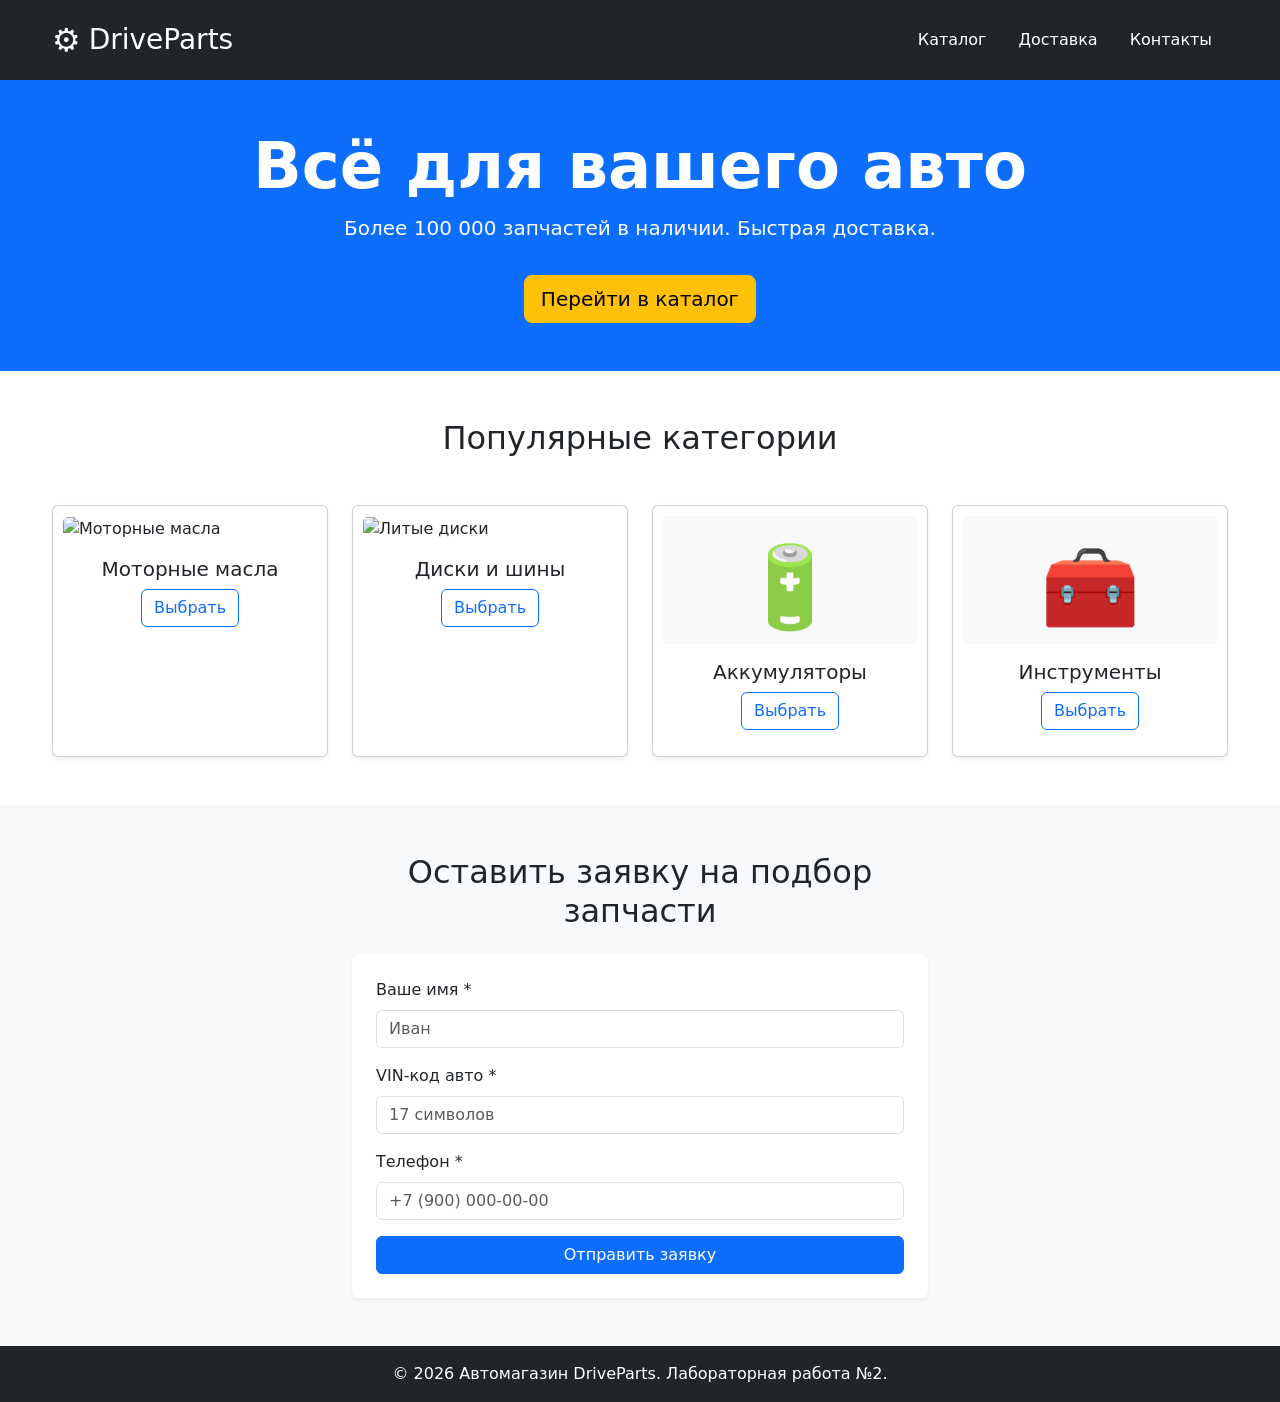
==== index.html @ e40b1b3d "Initial commit" ====
<!DOCTYPE html>
<html lang="ru">
<head>
    <meta charset="UTF-8">
    <!-- SEO: Правильный Viewport для адаптивности -->
    <meta name="viewport" content="width=device-width, initial-scale=1.0">
    <!-- SEO: Описание для поисковиков (Lighthouse требует это для 100 баллов) -->
    <meta name="description" content="Автомагазин DriveParts. Оригинальные запчасти, масла и аксессуары для вашего автомобиля по лучшим ценам.">
    <!-- SEO: Ключевые слова -->
    <meta name="keywords" content="автозапчасти, моторное масло, шины, аккумуляторы, автомагазин">

    <title>DriveParts — Магазин автозапчастей</title>

    <!-- Подключение Bootstrap 5 -->
    <link href="https://cdn.jsdelivr.net/npm/bootstrap@5.3.0/dist/css/bootstrap.min.css" rel="stylesheet">
    <!-- Подключение наших кастомных стилей -->
    <link rel="stylesheet" href="style.css">
</head>
<body>

<!-- Шапка (header) -->
<header class="bg-dark text-white py-3 sticky-top">
    <div class="container d-flex justify-content-between align-items-center">
        <div class="logo d-flex align-items-center">
            <!-- Элемент для демонстрации поворота на 360 градусов -->
            <span class="fs-2 me-2 rotate-360-icon">⚙️</span>
            <h1 class="h3 mb-0">DriveParts</h1>
        </div>
        <nav class="d-none d-md-block">
            <ul class="nav">
                <li class="nav-item"><a href="#" class="nav-link text-white">Каталог</a></li>
                <li class="nav-item"><a href="#" class="nav-link text-white">Доставка</a></li>
                <li class="nav-item"><a href="#" class="nav-link text-white">Контакты</a></li>
            </ul>
        </nav>
        <!-- Кнопка мобильного меню (Bootstrap) -->
        <button class="btn btn-outline-light d-md-none" aria-label="Открыть меню">☰</button>
    </div>
</header>

<!-- Главный контент -->
<main>
    <!-- Баннер -->
    <section class="hero bg-primary text-white text-center py-5">
        <div class="container">
            <h2 class="display-4 fw-bold">Всё для вашего авто</h2>
            <p class="lead">Более 100 000 запчастей в наличии. Быстрая доставка.</p>
            <a href="#catalog" class="btn btn-warning btn-lg mt-3">Перейти в каталог</a>
        </div>
    </section>

    <!-- Каталог товаров (Демонстрация трансформации: увеличение масштаба) -->
    <section id="catalog" class="container py-5">
        <h2 class="text-center mb-5">Популярные категории</h2>
        <div class="row g-4">

            <!-- Карточка 1 -->
            <div class="col-sm-6 col-lg-3">
                <div class="card h-100 shadow-sm product-card">
                    <div class="overflow-hidden">
                        <!-- SEO: атрибут alt обязателен -->
                        <img src="https://images.unsplash.com/photo-1600705722908-bab1e61c0b4d?w=400" class="card-img-top zoom-hover" alt="Моторные масла">
                    </div>
                    <div class="card-body text-center">
                        <h3 class="h5 card-title">Моторные масла</h3>
                        <button class="btn btn-outline-primary">Выбрать</button>
                    </div>
                </div>
            </div>

            <!-- Карточка 2 -->
            <div class="col-sm-6 col-lg-3">
                <div class="card h-100 shadow-sm product-card">
                    <div class="overflow-hidden">
                        <img src="https://images.unsplash.com/photo-1580273916550-e323be2ae537?w=400" class="card-img-top zoom-hover" alt="Литые диски">
                    </div>
                    <div class="card-body text-center">
                        <h3 class="h5 card-title">Диски и шины</h3>
                        <button class="btn btn-outline-primary">Выбрать</button>
                    </div>
                </div>
            </div>

            <!-- Карточка 3 (Поворот на 180 градусов при наведении) -->
            <div class="col-sm-6 col-lg-3">
                <div class="card h-100 shadow-sm product-card">
                    <div class="overflow-hidden text-center pt-4 pb-2 bg-light">
                        <!-- Иконка, которая будет вращаться -->
                        <div class="flip-180-icon display-1">🔋</div>
                    </div>
                    <div class="card-body text-center">
                        <h3 class="h5 card-title">Аккумуляторы</h3>
                        <button class="btn btn-outline-primary">Выбрать</button>
                    </div>
                </div>
            </div>

            <!-- Карточка 4 -->
            <div class="col-sm-6 col-lg-3">
                <div class="card h-100 shadow-sm product-card">
                    <div class="overflow-hidden text-center pt-4 pb-2 bg-light">
                        <div class="flip-180-icon display-1">🧰</div>
                    </div>
                    <div class="card-body text-center">
                        <h3 class="h5 card-title">Инструменты</h3>
                        <button class="btn btn-outline-primary">Выбрать</button>
                    </div>
                </div>
            </div>

        </div>
    </section>

    <!-- Форма обратной связи с валидацией HTML5 -->
    <section class="bg-light py-5">
        <div class="container">
            <div class="row justify-content-center">
                <div class="col-md-8 col-lg-6">
                    <h2 class="text-center mb-4">Оставить заявку на подбор запчасти</h2>
                    <form action="#" class="bg-white p-4 shadow-sm rounded form-validation">
                        <!-- Имя: обязательное, только буквы -->
                        <div class="mb-3">
                            <label for="userName" class="form-label">Ваше имя *</label>
                            <input type="text" class="form-control" id="userName" required pattern="^[А-Яа-яЁёA-Za-z\s]+$" placeholder="Иван">
                        </div>
                        <!-- VIN код автомобиля: ровно 17 символов -->
                        <div class="mb-3">
                            <label for="vinCode" class="form-label">VIN-код авто *</label>
                            <input type="text" class="form-control" id="vinCode" required minlength="17" maxlength="17" placeholder="17 символов">
                        </div>
                        <!-- Телефон: проверка формата -->
                        <div class="mb-3">
                            <label for="phone" class="form-label">Телефон *</label>
                            <input type="tel" class="form-control" id="phone" required pattern="^\+?[0-9\-\(\)\s]+$" placeholder="+7 (900) 000-00-00">
                        </div>
                        <button type="submit" class="btn btn-primary w-100">Отправить заявку</button>
                    </form>
                </div>
            </div>
        </div>
    </section>
</main>

<!-- Подвал (Footer) -->
<footer class="bg-dark text-white text-center py-3 mt-auto">
    <div class="container">
        <p class="mb-0">&copy; 2026 Автомагазин DriveParts. Лабораторная работа №2.</p>
    </div>
</footer>

</body>
</html>
---- style.css ----
/* Базовые стили */
body {
    font-family: 'Segoe UI', system-ui, sans-serif;
    display: flex;
    flex-direction: column;
    min-height: 100vh;
}

/* =======================================================
   CSS3 ТРАНСФОРМАЦИИ И ПЕРЕХОДЫ (Пункт 5 лабы)
======================================================= */

/* 5.1 Увеличение изображения при наведении */
.zoom-hover {
    /* 5.3 Сделать трансформацию плавной (transition) */
    transition: transform 0.4s ease-in-out;
}
.product-card:hover .zoom-hover {
    transform: scale(1.15); /* Увеличиваем на 15% */
}

/* 5.2 Поворот элемента на 180 градусов */
.flip-180-icon {
    display: inline-block;
    /* 5.4 Применить функцию изменения скорости перехода (cubic-bezier дает эффект "отскока") */
    transition: transform 0.6s cubic-bezier(0.68, -0.55, 0.265, 1.55);
}
.product-card:hover .flip-180-icon {
    transform: rotate(180deg);
}

/* 5.2 Поворот элемента на 360 градусов (шестеренка в шапке) */
.rotate-360-icon {
    display: inline-block;
    transition: transform 1s ease;
}
.logo:hover .rotate-360-icon {
    transform: rotate(360deg);
}

/* Валидация формы (визуальная подсветка) */
.form-validation input:focus:invalid {
    border-color: #dc3545;
    box-shadow: 0 0 0 0.25rem rgba(220, 53, 69, 0.25);
}
.form-validation input:focus:valid {
    border-color: #198754;
    box-shadow: 0 0 0 0.25rem rgba(25, 135, 84, 0.25);
}

/* =======================================================
   УСЛОЖНЕННОЕ ЗАДАНИЕ (3.3.2) — Адаптация через Media Queries
======================================================= */

/* 1) Мобильные телефоны от 320px */
@media (min-width: 320px) {
    .hero {
        padding: 2rem 1rem;
    }
    .hero h2 {
        font-size: 2rem;
    }
}

/* 2) Планшеты (Portrait) от 768px */
@media (min-width: 768px) {
    .hero {
        padding: 4rem 2rem;
    }
    .hero h2 {
        font-size: 3rem;
    }
}

/* 3) Десктоп и планшеты (Landscape) от 1000px */
@media (min-width: 1000px) {
    .product-card {
        /* Делаем карточки чуть больше на больших экранах */
        padding: 10px;
    }
}

/* 4) Большие мониторы от 1280px */
@media (min-width: 1280px) {
    .container {
        max-width: 1200px; /* Ограничиваем ширину контейнера, чтобы не растягивался на UltraHD */
    }
    .hero h2 {
        font-size: 4rem;
    }
}
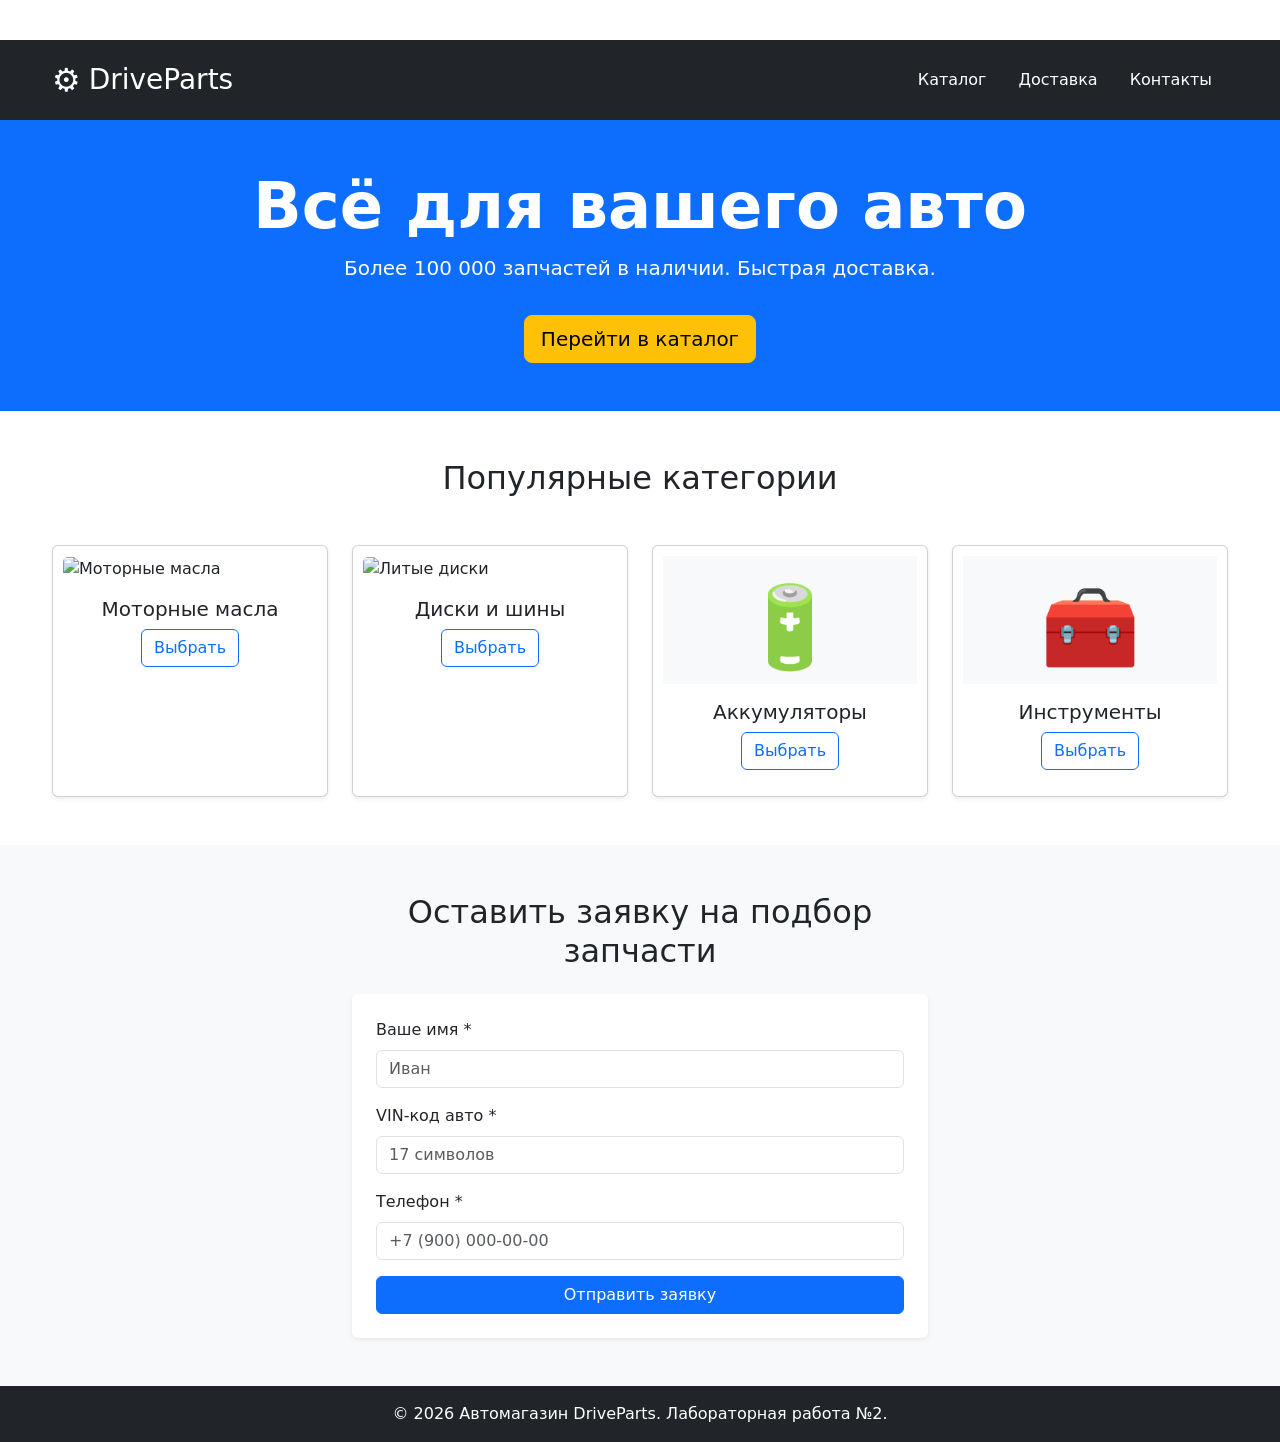
==== commit 66d9b866: "Исправления" ====
--- a/index.html
+++ b/index.html
@@ -1,5 +1,15 @@
 <!DOCTYPE html>
 <html lang="ru">
+
+<nav class="d-none d-md-block">
+    <ul class="nav">
+        <li class="nav-item"><a href="index.html" class="nav-link text-white">Главная</a></li>
+        <li class="nav-item"><a href="catalog.html" class="nav-link text-white">Каталог</a></li>
+        <li class="nav-item"><a href="delivery.html" class="nav-link text-white">Доставка</a></li>
+        <li class="nav-item"><a href="contacts.html" class="nav-link text-white">Контакты</a></li>
+    </ul>
+</nav>
+
 <head>
     <meta charset="UTF-8">
     <!-- SEO: Правильный Viewport для адаптивности -->
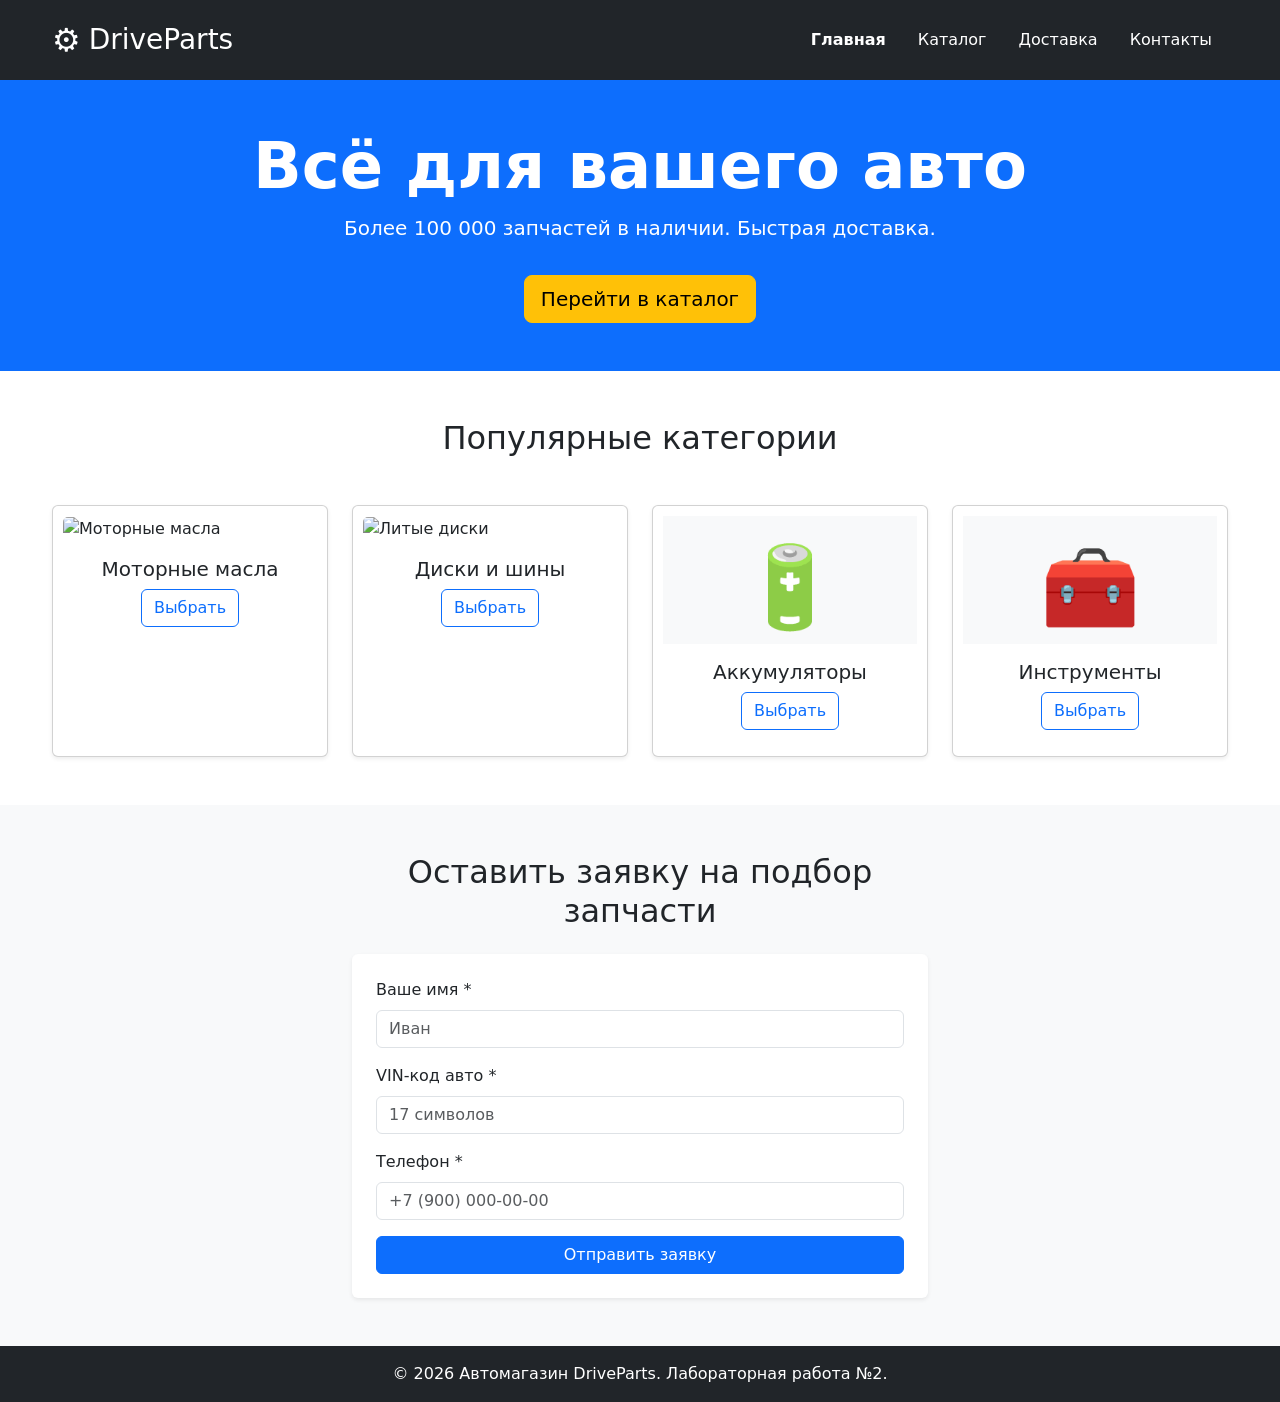
==== commit b488ce29: "Исправления" ====
--- a/index.html
+++ b/index.html
@@ -1,20 +1,10 @@
 <!DOCTYPE html>
 <html lang="ru">
-
-<nav class="d-none d-md-block">
-    <ul class="nav">
-        <li class="nav-item"><a href="index.html" class="nav-link text-white">Главная</a></li>
-        <li class="nav-item"><a href="catalog.html" class="nav-link text-white">Каталог</a></li>
-        <li class="nav-item"><a href="delivery.html" class="nav-link text-white">Доставка</a></li>
-        <li class="nav-item"><a href="contacts.html" class="nav-link text-white">Контакты</a></li>
-    </ul>
-</nav>
-
 <head>
     <meta charset="UTF-8">
     <!-- SEO: Правильный Viewport для адаптивности -->
     <meta name="viewport" content="width=device-width, initial-scale=1.0">
-    <!-- SEO: Описание для поисковиков (Lighthouse требует это для 100 баллов) -->
+    <!-- SEO: Описание для поисковиков -->
     <meta name="description" content="Автомагазин DriveParts. Оригинальные запчасти, масла и аксессуары для вашего автомобиля по лучшим ценам.">
     <!-- SEO: Ключевые слова -->
     <meta name="keywords" content="автозапчасти, моторное масло, шины, аккумуляторы, автомагазин">
@@ -28,22 +18,24 @@
 </head>
 <body>
 
-<!-- Шапка (header) -->
+<!-- Шапка (header) с правильными ссылками -->
 <header class="bg-dark text-white py-3 sticky-top">
     <div class="container d-flex justify-content-between align-items-center">
         <div class="logo d-flex align-items-center">
-            <!-- Элемент для демонстрации поворота на 360 градусов -->
-            <span class="fs-2 me-2 rotate-360-icon">⚙️</span>
-            <h1 class="h3 mb-0">DriveParts</h1>
+            <a href="index.html" class="text-white text-decoration-none d-flex align-items-center">
+                <span class="fs-2 me-2 rotate-360-icon">⚙️</span>
+                <h1 class="h3 mb-0">DriveParts</h1>
+            </a>
         </div>
         <nav class="d-none d-md-block">
             <ul class="nav">
-                <li class="nav-item"><a href="#" class="nav-link text-white">Каталог</a></li>
-                <li class="nav-item"><a href="#" class="nav-link text-white">Доставка</a></li>
-                <li class="nav-item"><a href="#" class="nav-link text-white">Контакты</a></li>
+                <li class="nav-item"><a href="index.html" class="nav-link text-white active fw-bold">Главная</a></li>
+                <li class="nav-item"><a href="catalog.html" class="nav-link text-white">Каталог</a></li>
+                <li class="nav-item"><a href="delivery.html" class="nav-link text-white">Доставка</a></li>
+                <li class="nav-item"><a href="contacts.html" class="nav-link text-white">Контакты</a></li>
             </ul>
         </nav>
-        <!-- Кнопка мобильного меню (Bootstrap) -->
+        <!-- Кнопка мобильного меню -->
         <button class="btn btn-outline-light d-md-none" aria-label="Открыть меню">☰</button>
     </div>
 </header>
@@ -55,11 +47,11 @@
         <div class="container">
             <h2 class="display-4 fw-bold">Всё для вашего авто</h2>
             <p class="lead">Более 100 000 запчастей в наличии. Быстрая доставка.</p>
-            <a href="#catalog" class="btn btn-warning btn-lg mt-3">Перейти в каталог</a>
+            <a href="catalog.html" class="btn btn-warning btn-lg mt-3">Перейти в каталог</a>
         </div>
     </section>
 
-    <!-- Каталог товаров (Демонстрация трансформации: увеличение масштаба) -->
+    <!-- Каталог товаров -->
     <section id="catalog" class="container py-5">
         <h2 class="text-center mb-5">Популярные категории</h2>
         <div class="row g-4">
@@ -68,12 +60,11 @@
             <div class="col-sm-6 col-lg-3">
                 <div class="card h-100 shadow-sm product-card">
                     <div class="overflow-hidden">
-                        <!-- SEO: атрибут alt обязателен -->
                         <img src="https://images.unsplash.com/photo-1600705722908-bab1e61c0b4d?w=400" class="card-img-top zoom-hover" alt="Моторные масла">
                     </div>
                     <div class="card-body text-center">
                         <h3 class="h5 card-title">Моторные масла</h3>
-                        <button class="btn btn-outline-primary">Выбрать</button>
+                        <a href="catalog.html" class="btn btn-outline-primary">Выбрать</a>
                     </div>
                 </div>
             </div>
@@ -86,21 +77,20 @@
                     </div>
                     <div class="card-body text-center">
                         <h3 class="h5 card-title">Диски и шины</h3>
-                        <button class="btn btn-outline-primary">Выбрать</button>
+                        <a href="catalog.html" class="btn btn-outline-primary">Выбрать</a>
                     </div>
                 </div>
             </div>
 
-            <!-- Карточка 3 (Поворот на 180 градусов при наведении) -->
+            <!-- Карточка 3 (Поворот на 180 градусов) -->
             <div class="col-sm-6 col-lg-3">
                 <div class="card h-100 shadow-sm product-card">
                     <div class="overflow-hidden text-center pt-4 pb-2 bg-light">
-                        <!-- Иконка, которая будет вращаться -->
                         <div class="flip-180-icon display-1">🔋</div>
                     </div>
                     <div class="card-body text-center">
                         <h3 class="h5 card-title">Аккумуляторы</h3>
-                        <button class="btn btn-outline-primary">Выбрать</button>
+                        <a href="catalog.html" class="btn btn-outline-primary">Выбрать</a>
                     </div>
                 </div>
             </div>
@@ -113,7 +103,7 @@
                     </div>
                     <div class="card-body text-center">
                         <h3 class="h5 card-title">Инструменты</h3>
-                        <button class="btn btn-outline-primary">Выбрать</button>
+                        <a href="catalog.html" class="btn btn-outline-primary">Выбрать</a>
                     </div>
                 </div>
             </div>
@@ -121,24 +111,21 @@
         </div>
     </section>
 
-    <!-- Форма обратной связи с валидацией HTML5 -->
+    <!-- Форма обратной связи -->
     <section class="bg-light py-5">
         <div class="container">
             <div class="row justify-content-center">
                 <div class="col-md-8 col-lg-6">
                     <h2 class="text-center mb-4">Оставить заявку на подбор запчасти</h2>
                     <form action="#" class="bg-white p-4 shadow-sm rounded form-validation">
-                        <!-- Имя: обязательное, только буквы -->
                         <div class="mb-3">
                             <label for="userName" class="form-label">Ваше имя *</label>
                             <input type="text" class="form-control" id="userName" required pattern="^[А-Яа-яЁёA-Za-z\s]+$" placeholder="Иван">
                         </div>
-                        <!-- VIN код автомобиля: ровно 17 символов -->
                         <div class="mb-3">
                             <label for="vinCode" class="form-label">VIN-код авто *</label>
                             <input type="text" class="form-control" id="vinCode" required minlength="17" maxlength="17" placeholder="17 символов">
                         </div>
-                        <!-- Телефон: проверка формата -->
                         <div class="mb-3">
                             <label for="phone" class="form-label">Телефон *</label>
                             <input type="tel" class="form-control" id="phone" required pattern="^\+?[0-9\-\(\)\s]+$" placeholder="+7 (900) 000-00-00">
@@ -158,5 +145,8 @@
     </div>
 </footer>
 
+<!-- Скрипт Bootstrap -->
+<script src="https://cdn.jsdelivr.net/npm/bootstrap@5.3.0/dist/js/bootstrap.bundle.min.js"></script>
+
 </body>
 </html>
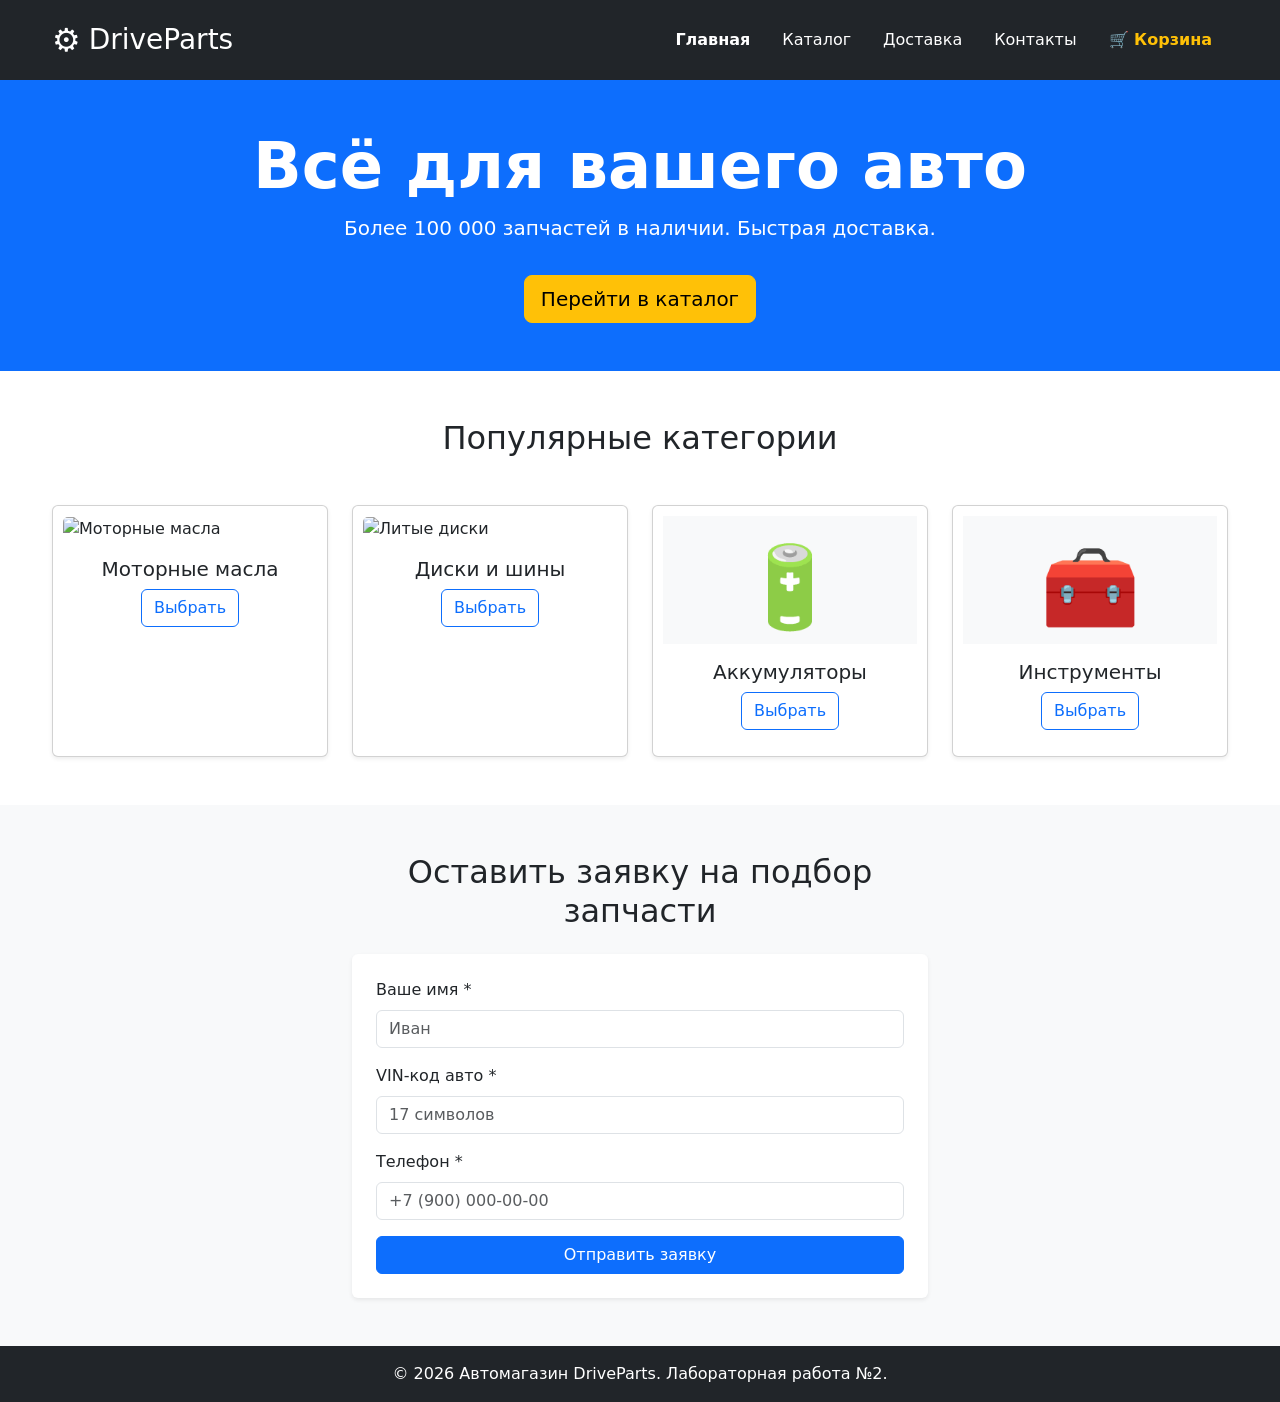
==== commit 4f1cfe91: "Исправления" ====
--- a/index.html
+++ b/index.html
@@ -33,6 +33,7 @@
                 <li class="nav-item"><a href="catalog.html" class="nav-link text-white">Каталог</a></li>
                 <li class="nav-item"><a href="delivery.html" class="nav-link text-white">Доставка</a></li>
                 <li class="nav-item"><a href="contacts.html" class="nav-link text-white">Контакты</a></li>
+                <li class="nav-item"><a href="cart.html" class="nav-link text-warning fw-bold">🛒 Корзина</a></li>
             </ul>
         </nav>
         <!-- Кнопка мобильного меню -->
